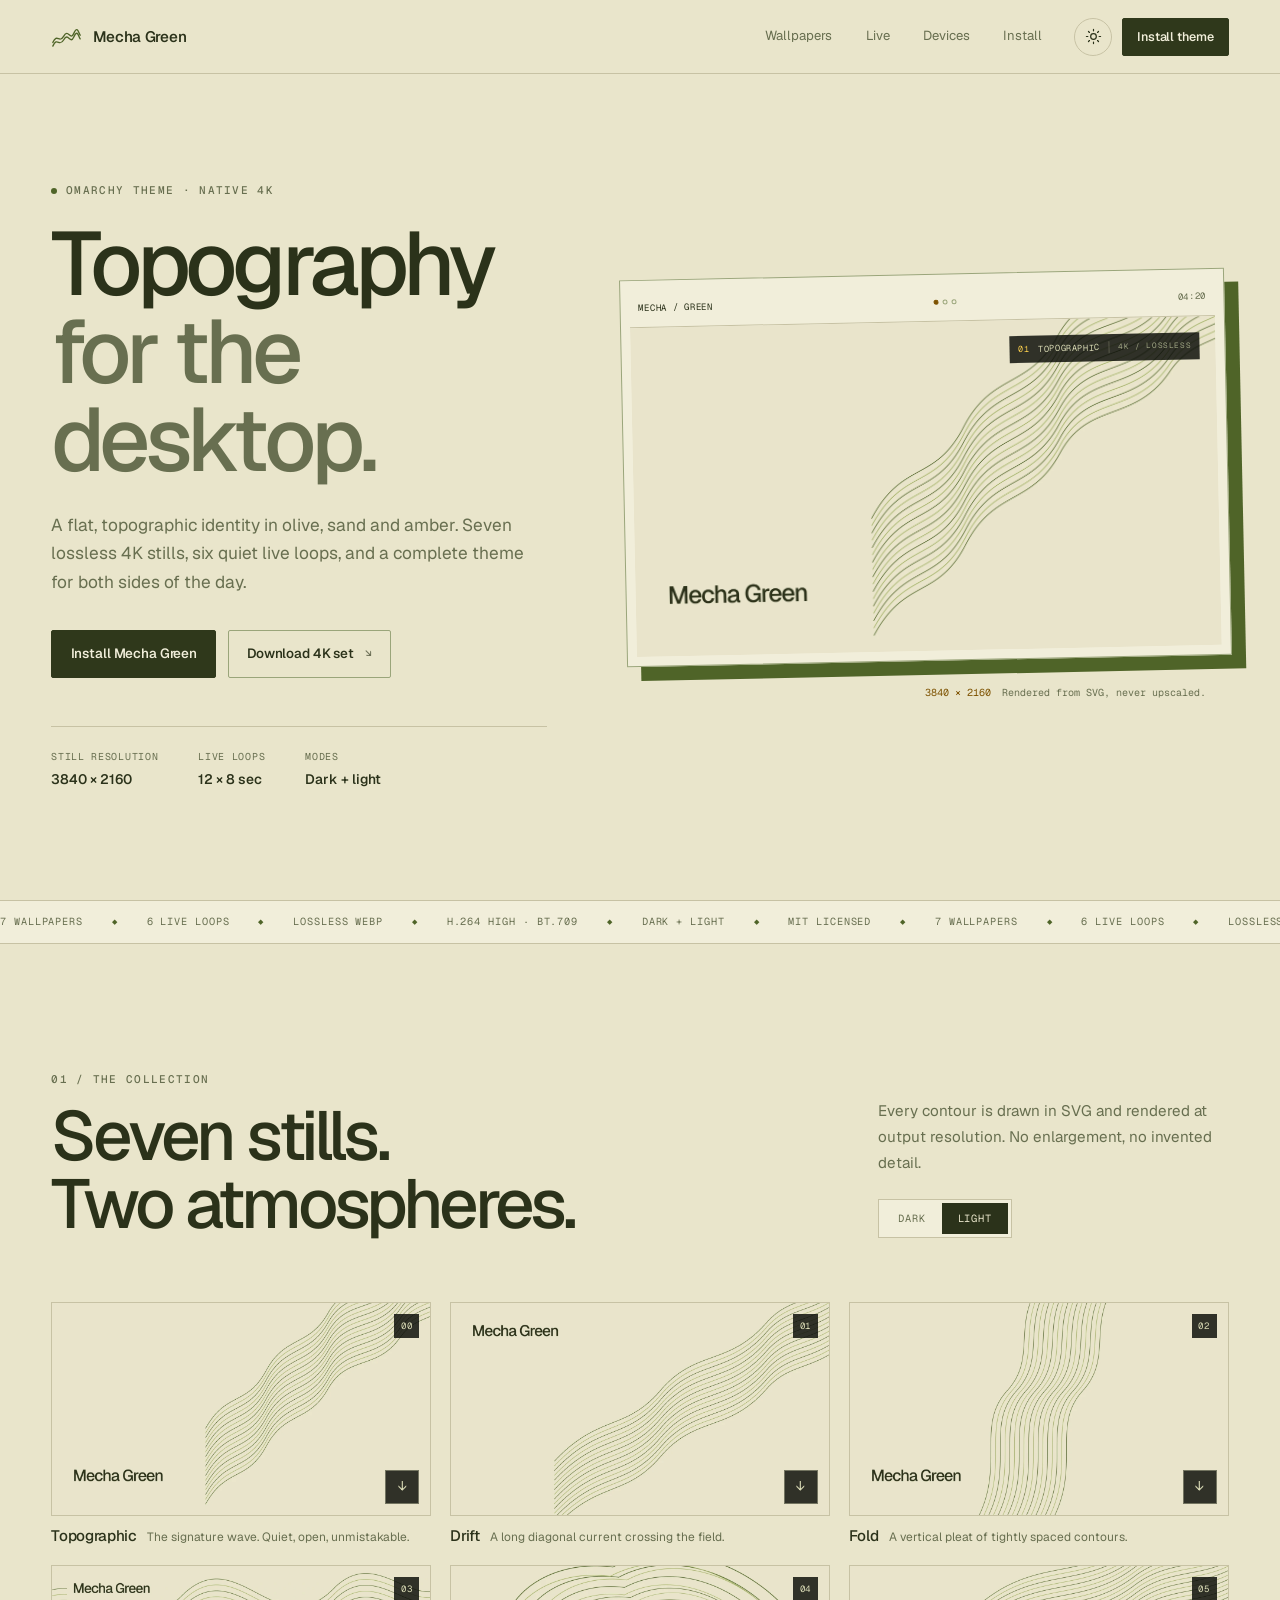
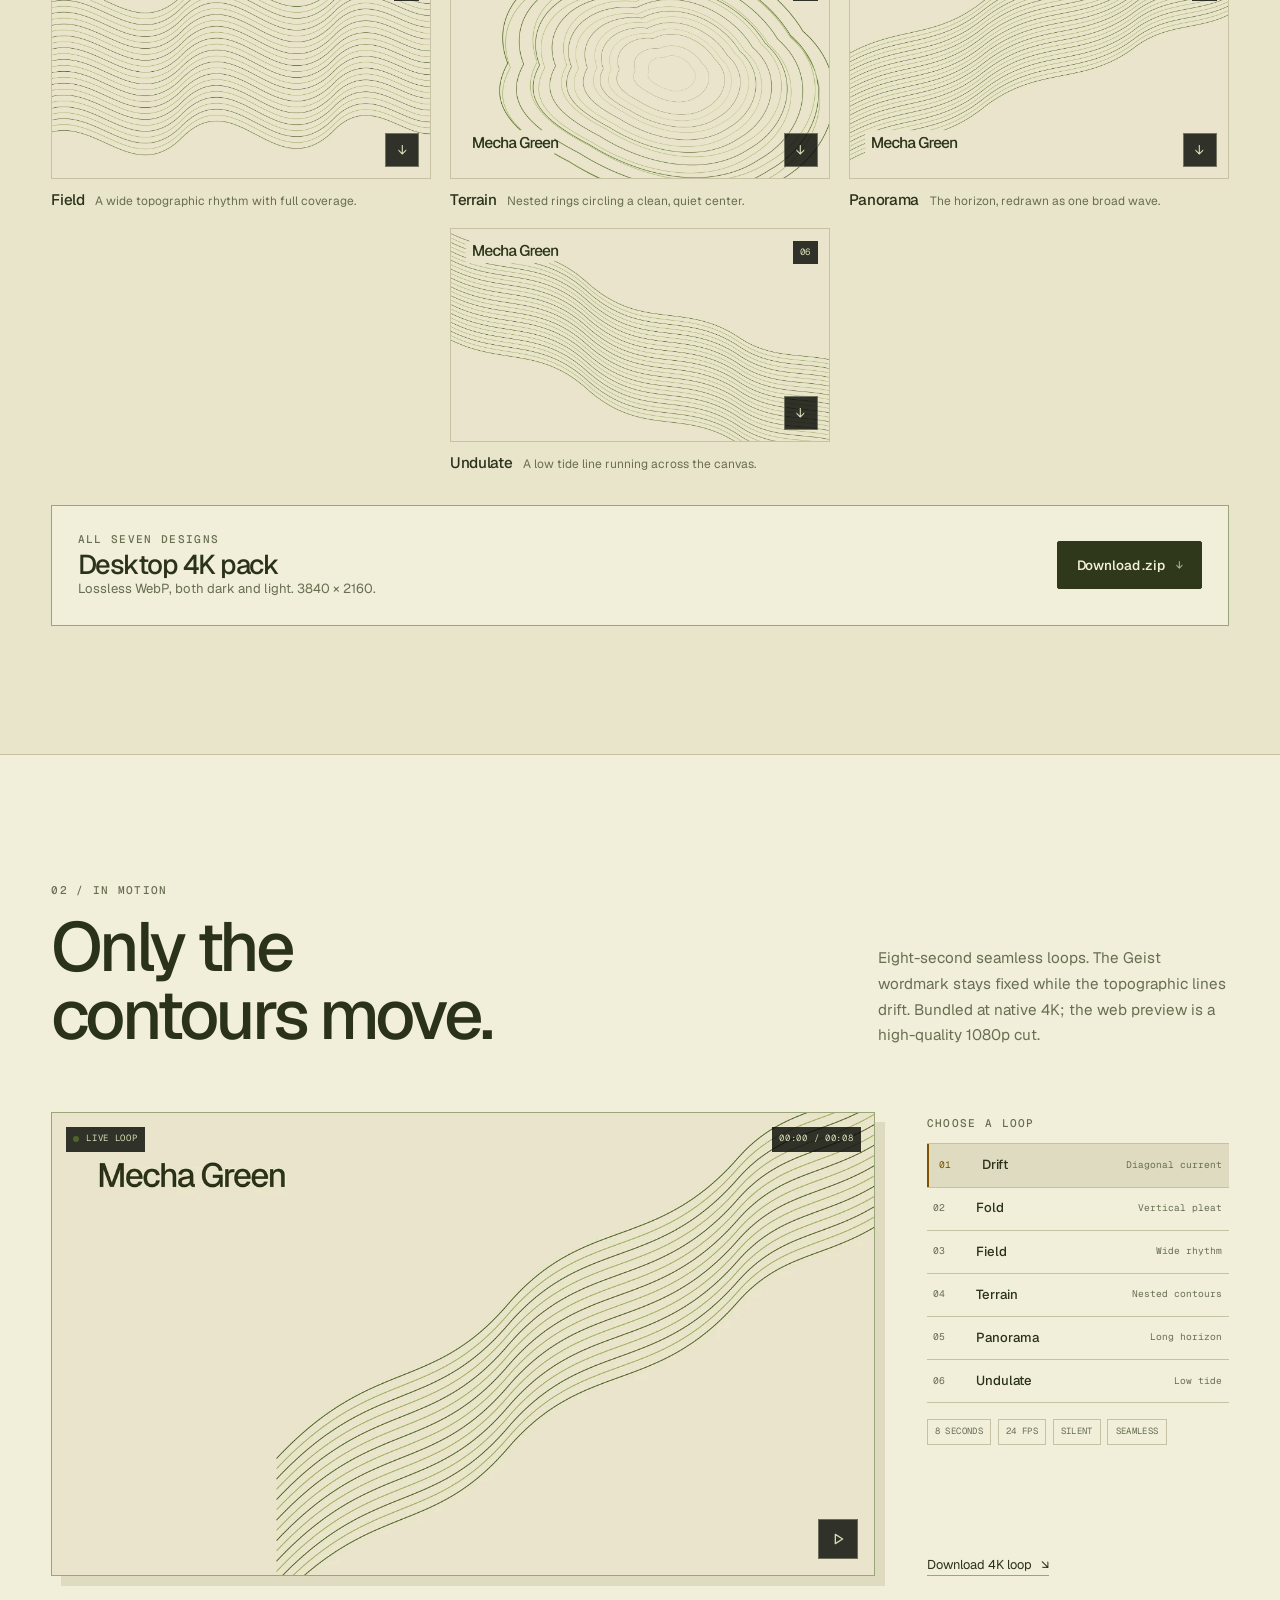
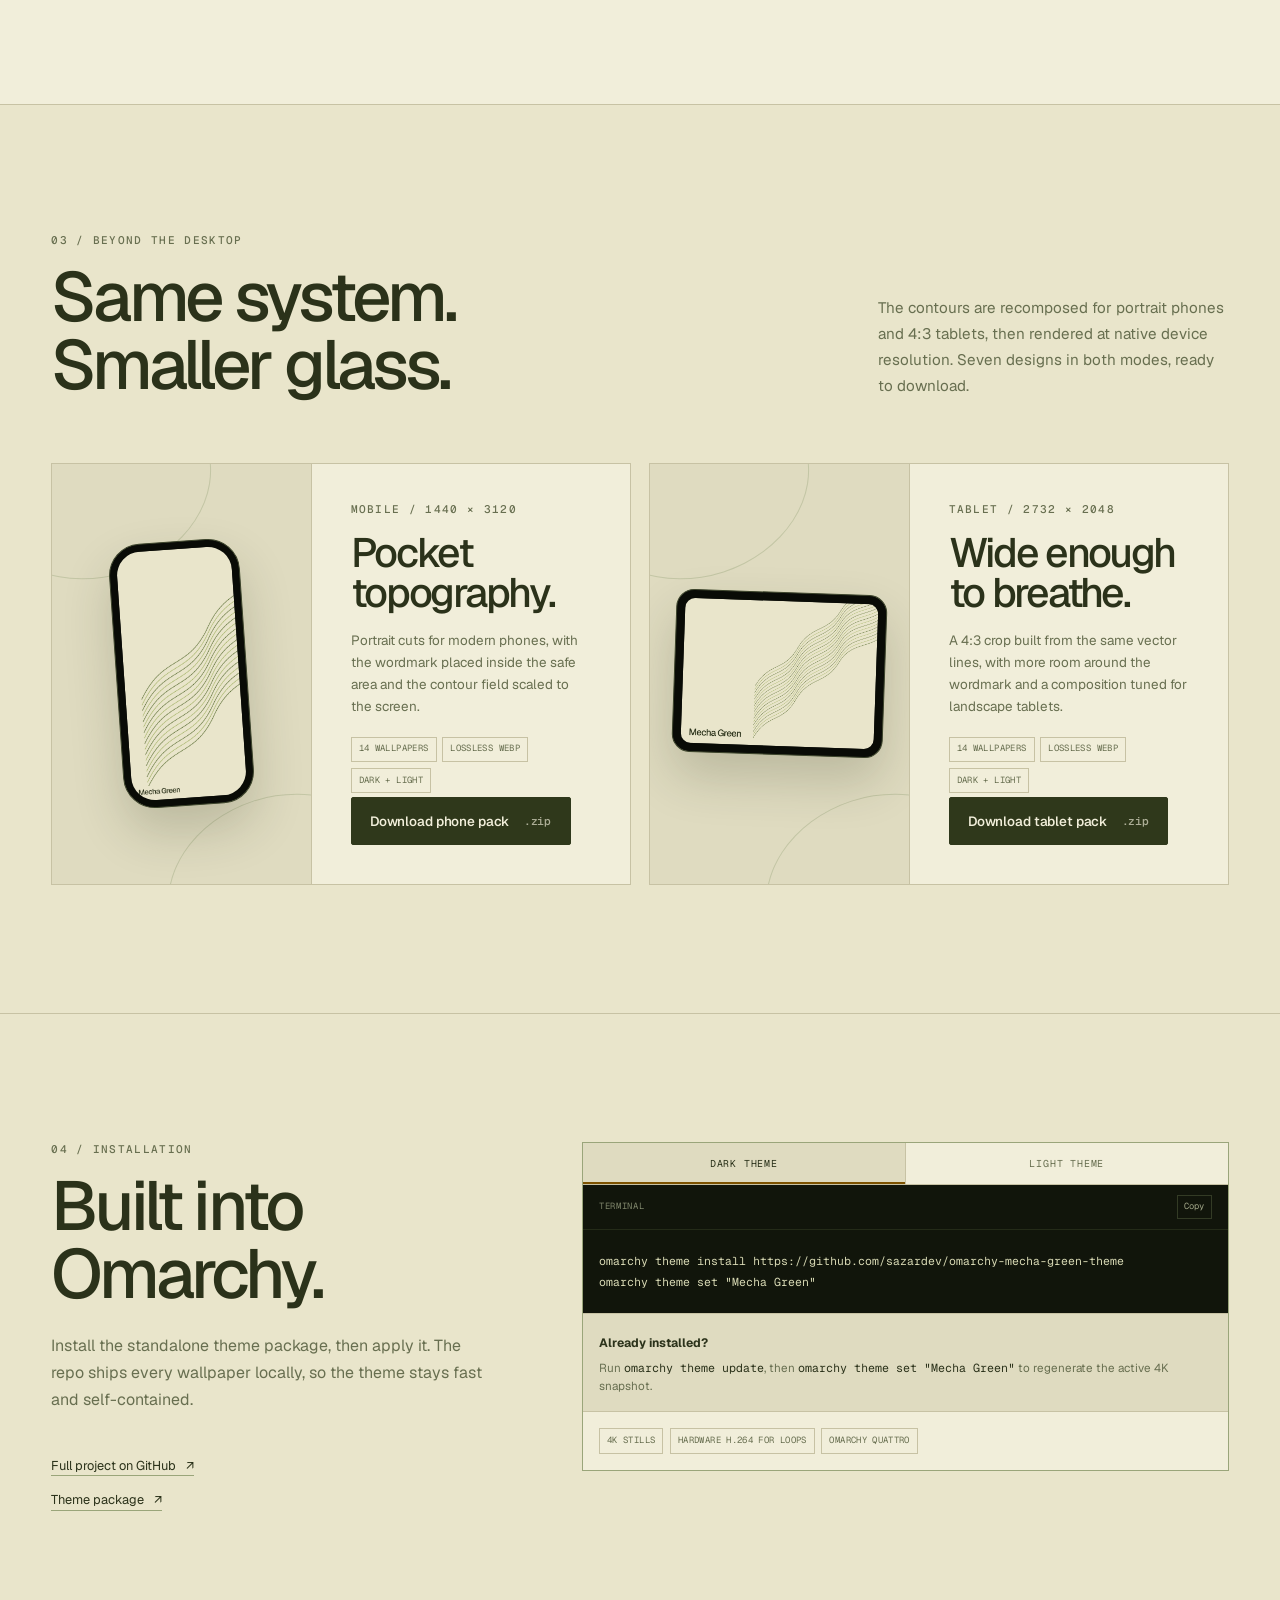
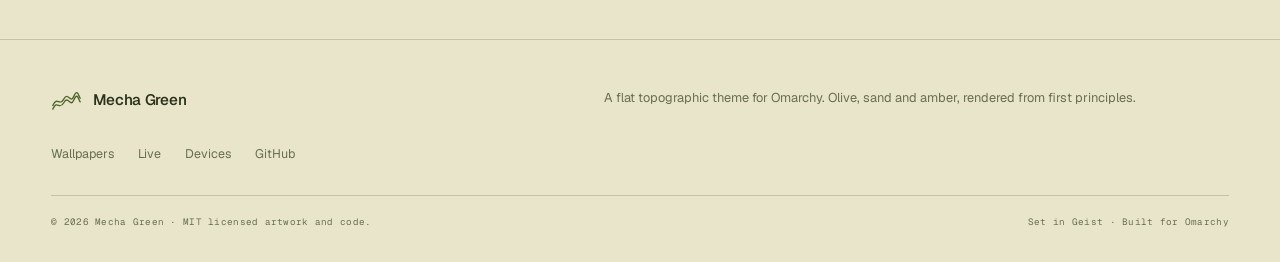
==== site/index.html @ cc5357e5 "Add theme website and device wallpaper packs (1.8.0)" ====
<!doctype html>
<html lang="en" data-theme="dark">
<head>
  <meta charset="utf-8">
  <meta name="viewport" content="width=device-width, initial-scale=1">
  <title>Mecha Green — 4K topographic wallpapers for Omarchy</title>
  <meta name="description" content="Mecha Green is a flat topographic theme for Omarchy with native 4K wallpapers, clean live loops and matching dark and light modes.">
  <meta name="theme-color" content="#0e1009">
  <meta property="og:type" content="website">
  <meta property="og:title" content="Mecha Green — 4K topographic wallpapers for Omarchy">
  <meta property="og:description" content="Seven native 4K stills, six live loops and matching light and dark themes, rendered from original vector artwork.">
  <meta property="og:url" content="https://mecha.sazardev.stream/">
  <meta property="og:image" content="https://mecha.sazardev.stream/og-image.png">
  <meta name="twitter:card" content="summary_large_image">
  <link rel="icon" href="favicon.svg" type="image/svg+xml">
  <link rel="apple-touch-icon" href="apple-touch-icon.png">
  <link rel="manifest" href="site.webmanifest">
  <link rel="preload" href="assets/fonts/geist-variable.woff2" as="font" type="font/woff2" crossorigin>
  <link rel="stylesheet" href="styles.css">
  <script src="main.js" defer></script>
</head>
<body>
  <a class="skip-link" href="#main">Skip to content</a>

  <header class="site-header">
    <a class="brand" href="#top" aria-label="Mecha Green home">
      <svg class="brand-mark" viewBox="0 0 34 26" aria-hidden="true">
        <path d="M2 19C7 8 9 21 14 12S21 18 25 9s5-1 7 2"/>
        <path d="M2 23C7 12 9 25 14 16s7 6 11-3 5-1 7 2"/>
      </svg>
      <span>Mecha Green</span>
    </a>
    <nav class="site-nav" aria-label="Primary">
      <a href="#wallpapers">Wallpapers</a>
      <a href="#live">Live</a>
      <a href="#devices">Devices</a>
      <a href="#install">Install</a>
    </nav>
    <div class="header-actions">
      <button class="icon-button theme-toggle" type="button" aria-label="Switch to light mode" data-theme-toggle>
        <svg class="icon-moon" viewBox="0 0 24 24" aria-hidden="true"><path d="M20 15.2A8.5 8.5 0 0 1 8.8 4a8.5 8.5 0 1 0 11.2 11.2Z"/></svg>
        <svg class="icon-sun" viewBox="0 0 24 24" aria-hidden="true"><circle cx="12" cy="12" r="4"/><path d="M12 2v2M12 20v2M4.9 4.9l1.4 1.4M17.7 17.7l1.4 1.4M2 12h2M20 12h2M4.9 19.1l1.4-1.4M17.7 6.3l1.4-1.4"/></svg>
      </button>
      <a class="button button-small button-solid" href="#install">Install theme</a>
    </div>
  </header>

  <main id="main">
    <section class="hero" id="top">
      <div class="hero-copy" data-reveal>
        <p class="eyebrow"><span class="status-dot"></span>Omarchy theme · native 4K</p>
        <h1>Topography<br><span class="muted">for the desktop.</span></h1>
        <p class="hero-lede">A flat, topographic identity in olive, sand and amber. Seven lossless 4K stills, six quiet live loops, and a complete theme for both sides of the day.</p>
        <div class="hero-actions">
          <a class="button button-solid" href="#install">Install Mecha Green</a>
          <a class="button button-ghost" href="assets/downloads/mecha-green-desktop-4k.zip" download>Download 4K set <span aria-hidden="true">↘</span></a>
        </div>
        <dl class="hero-stats">
          <div><dt>Still resolution</dt><dd>3840 × 2160</dd></div>
          <div><dt>Live loops</dt><dd>12 × 8 sec</dd></div>
          <div><dt>Modes</dt><dd>Dark + light</dd></div>
        </dl>
      </div>

      <div class="hero-art" data-reveal>
        <div class="monitor">
          <div class="monitor-bar">
            <span class="monitor-brand">MECHA / GREEN</span>
            <span class="monitor-dots" aria-hidden="true"><i></i><i></i><i></i></span>
            <span class="monitor-time">04:20</span>
          </div>
          <div class="monitor-screen">
            <img class="only-dark" src="assets/images/hero-dark.webp" alt="Mecha Green Topographic dark wallpaper with flowing olive contour lines" width="2400" height="1350">
            <img class="only-light" src="assets/images/hero-light.webp" alt="Mecha Green Topographic light wallpaper with flowing olive contour lines on sand" width="2400" height="1350">
            <div class="screen-tag"><span>01</span> TOPOGRAPHIC<small>4K / LOSSLESS</small></div>
          </div>
        </div>
        <div class="art-note"><span>3840 × 2160</span> Rendered from SVG, never upscaled.</div>
      </div>
    </section>

    <div class="ticker" aria-label="Theme features">
      <div class="ticker-track">
        <span>7 wallpapers</span><i>◆</i><span>6 live loops</span><i>◆</i><span>Lossless WebP</span><i>◆</i><span>H.264 High · BT.709</span><i>◆</i><span>Dark + light</span><i>◆</i><span>MIT licensed</span><i>◆</i>
        <span>7 wallpapers</span><i>◆</i><span>6 live loops</span><i>◆</i><span>Lossless WebP</span><i>◆</i><span>H.264 High · BT.709</span><i>◆</i><span>Dark + light</span><i>◆</i><span>MIT licensed</span><i>◆</i>
      </div>
    </div>

    <section class="section wallpapers" id="wallpapers">
      <div class="section-head">
        <div data-reveal>
          <p class="eyebrow">01 / The collection</p>
          <h2>Seven stills.<br>Two atmospheres.</h2>
        </div>
        <div class="section-tools" data-reveal>
          <p>Every contour is drawn in SVG and rendered at output resolution. No enlargement, no invented detail.</p>
          <div class="mode-switch" role="group" aria-label="Wallpaper mode">
            <button type="button" data-mode="dark" aria-pressed="true">Dark</button>
            <button type="button" data-mode="light" aria-pressed="false">Light</button>
          </div>
        </div>
      </div>

      <div class="gallery">
        <article class="wall-card" data-reveal>
          <div class="wall-frame">
            <img class="only-dark" src="assets/images/gallery/topographic-dark.webp" alt="Topographic dark wallpaper" loading="lazy" width="1280" height="720">
            <img class="only-light" src="assets/images/gallery/topographic-light.webp" alt="Topographic light wallpaper" loading="lazy" width="1280" height="720">
            <span class="wall-number">00</span>
            <a class="wall-download js-desktop-download" href="assets/downloads/desktop/mecha-green-topographic-dark.webp" download data-dark-href="assets/downloads/desktop/mecha-green-topographic-dark.webp" data-light-href="assets/downloads/desktop/mecha-green-topographic-light.webp" aria-label="Download Topographic wallpaper">↓</a>
          </div>
          <div class="wall-meta"><h3>Topographic</h3><p>The signature wave. Quiet, open, unmistakable.</p></div>
        </article>

        <article class="wall-card" data-reveal>
          <div class="wall-frame">
            <img class="only-dark" src="assets/images/gallery/drift-dark.webp" alt="Drift dark wallpaper" loading="lazy" width="1280" height="720">
            <img class="only-light" src="assets/images/gallery/drift-light.webp" alt="Drift light wallpaper" loading="lazy" width="1280" height="720">
            <span class="wall-number">01</span>
            <a class="wall-download js-desktop-download" href="assets/downloads/desktop/mecha-green-drift-dark.webp" download data-dark-href="assets/downloads/desktop/mecha-green-drift-dark.webp" data-light-href="assets/downloads/desktop/mecha-green-drift-light.webp" aria-label="Download Drift wallpaper">↓</a>
          </div>
          <div class="wall-meta"><h3>Drift</h3><p>A long diagonal current crossing the field.</p></div>
        </article>

        <article class="wall-card" data-reveal>
          <div class="wall-frame">
            <img class="only-dark" src="assets/images/gallery/fold-dark.webp" alt="Fold dark wallpaper" loading="lazy" width="1280" height="720">
            <img class="only-light" src="assets/images/gallery/fold-light.webp" alt="Fold light wallpaper" loading="lazy" width="1280" height="720">
            <span class="wall-number">02</span>
            <a class="wall-download js-desktop-download" href="assets/downloads/desktop/mecha-green-fold-dark.webp" download data-dark-href="assets/downloads/desktop/mecha-green-fold-dark.webp" data-light-href="assets/downloads/desktop/mecha-green-fold-light.webp" aria-label="Download Fold wallpaper">↓</a>
          </div>
          <div class="wall-meta"><h3>Fold</h3><p>A vertical pleat of tightly spaced contours.</p></div>
        </article>

        <article class="wall-card" data-reveal>
          <div class="wall-frame">
            <img class="only-dark" src="assets/images/gallery/field-dark.webp" alt="Field dark wallpaper" loading="lazy" width="1280" height="720">
            <img class="only-light" src="assets/images/gallery/field-light.webp" alt="Field light wallpaper" loading="lazy" width="1280" height="720">
            <span class="wall-number">03</span>
            <a class="wall-download js-desktop-download" href="assets/downloads/desktop/mecha-green-field-dark.webp" download data-dark-href="assets/downloads/desktop/mecha-green-field-dark.webp" data-light-href="assets/downloads/desktop/mecha-green-field-light.webp" aria-label="Download Field wallpaper">↓</a>
          </div>
          <div class="wall-meta"><h3>Field</h3><p>A wide topographic rhythm with full coverage.</p></div>
        </article>

        <article class="wall-card" data-reveal>
          <div class="wall-frame">
            <img class="only-dark" src="assets/images/gallery/terrain-dark.webp" alt="Terrain dark wallpaper" loading="lazy" width="1280" height="720">
            <img class="only-light" src="assets/images/gallery/terrain-light.webp" alt="Terrain light wallpaper" loading="lazy" width="1280" height="720">
            <span class="wall-number">04</span>
            <a class="wall-download js-desktop-download" href="assets/downloads/desktop/mecha-green-terrain-dark.webp" download data-dark-href="assets/downloads/desktop/mecha-green-terrain-dark.webp" data-light-href="assets/downloads/desktop/mecha-green-terrain-light.webp" aria-label="Download Terrain wallpaper">↓</a>
          </div>
          <div class="wall-meta"><h3>Terrain</h3><p>Nested rings circling a clean, quiet center.</p></div>
        </article>

        <article class="wall-card" data-reveal>
          <div class="wall-frame">
            <img class="only-dark" src="assets/images/gallery/panorama-dark.webp" alt="Panorama dark wallpaper" loading="lazy" width="1280" height="720">
            <img class="only-light" src="assets/images/gallery/panorama-light.webp" alt="Panorama light wallpaper" loading="lazy" width="1280" height="720">
            <span class="wall-number">05</span>
            <a class="wall-download js-desktop-download" href="assets/downloads/desktop/mecha-green-panorama-dark.webp" download data-dark-href="assets/downloads/desktop/mecha-green-panorama-dark.webp" data-light-href="assets/downloads/desktop/mecha-green-panorama-light.webp" aria-label="Download Panorama wallpaper">↓</a>
          </div>
          <div class="wall-meta"><h3>Panorama</h3><p>The horizon, redrawn as one broad wave.</p></div>
        </article>

        <article class="wall-card" data-reveal>
          <div class="wall-frame">
            <img class="only-dark" src="assets/images/gallery/undulate-dark.webp" alt="Undulate dark wallpaper" loading="lazy" width="1280" height="720">
            <img class="only-light" src="assets/images/gallery/undulate-light.webp" alt="Undulate light wallpaper" loading="lazy" width="1280" height="720">
            <span class="wall-number">06</span>
            <a class="wall-download js-desktop-download" href="assets/downloads/desktop/mecha-green-undulate-dark.webp" download data-dark-href="assets/downloads/desktop/mecha-green-undulate-dark.webp" data-light-href="assets/downloads/desktop/mecha-green-undulate-light.webp" aria-label="Download Undulate wallpaper">↓</a>
          </div>
          <div class="wall-meta"><h3>Undulate</h3><p>A low tide line running across the canvas.</p></div>
        </article>
      </div>

      <div class="download-band" data-reveal>
        <div><p class="eyebrow">All seven designs</p><h3>Desktop 4K pack</h3><p>Lossless WebP, both dark and light. 3840 × 2160.</p></div>
        <a class="button button-solid" href="assets/downloads/mecha-green-desktop-4k.zip" download>Download .zip <span aria-hidden="true">↓</span></a>
      </div>
    </section>

    <section class="section live" id="live">
      <div class="section-head">
        <div data-reveal>
          <p class="eyebrow">02 / In motion</p>
          <h2>Only the<br>contours move.</h2>
        </div>
        <p class="section-aside" data-reveal>Eight-second seamless loops. The Geist wordmark stays fixed while the topographic lines drift. Bundled at native 4K; the web preview is a high-quality 1080p cut.</p>
      </div>

      <div class="live-shell" data-reveal>
        <div class="video-stage">
          <video id="live-video" class="live-video" muted loop playsinline autoplay preload="metadata" poster="assets/images/posters/drift-dark.webp" aria-label="Mecha Green live wallpaper preview">
            <source src="assets/video/drift-dark.mp4" type="video/mp4">
          </video>
          <div class="video-hud">
            <span><i class="status-dot"></i>LIVE LOOP</span>
            <span id="video-timecode">00:00 / 00:08</span>
          </div>
          <button class="video-toggle" type="button" aria-label="Pause live wallpaper preview" data-video-toggle>
            <svg class="pause-icon" viewBox="0 0 24 24" aria-hidden="true"><path d="M8 5v14M16 5v14"/></svg>
            <svg class="play-icon" viewBox="0 0 24 24" aria-hidden="true"><path d="m8 5 11 7-11 7Z"/></svg>
          </button>
        </div>

        <aside class="live-panel">
          <p class="eyebrow">Choose a loop</p>
          <div class="loop-list" role="list">
            <button type="button" class="loop-item is-active" data-loop="drift"><span>01</span><strong>Drift</strong><small>Diagonal current</small></button>
            <button type="button" class="loop-item" data-loop="fold"><span>02</span><strong>Fold</strong><small>Vertical pleat</small></button>
            <button type="button" class="loop-item" data-loop="field"><span>03</span><strong>Field</strong><small>Wide rhythm</small></button>
            <button type="button" class="loop-item" data-loop="terrain"><span>04</span><strong>Terrain</strong><small>Nested contours</small></button>
            <button type="button" class="loop-item" data-loop="panorama"><span>05</span><strong>Panorama</strong><small>Long horizon</small></button>
            <button type="button" class="loop-item" data-loop="undulate"><span>06</span><strong>Undulate</strong><small>Low tide</small></button>
          </div>
          <div class="live-spec">
            <span>8 seconds</span><span>24 fps</span><span>Silent</span><span>Seamless</span>
          </div>
          <a class="text-link js-loop-download" href="https://raw.githubusercontent.com/sazardev/omarchy-mecha-green/main/themes/mecha-green/backgrounds/100-drift.mp4" download>Download 4K loop <span aria-hidden="true">↘</span></a>
        </aside>
      </div>
    </section>

    <section class="section devices" id="devices">
      <div class="section-head">
        <div data-reveal>
          <p class="eyebrow">03 / Beyond the desktop</p>
          <h2>Same system.<br>Smaller glass.</h2>
        </div>
        <p class="section-aside" data-reveal>The contours are recomposed for portrait phones and 4:3 tablets, then rendered at native device resolution. Seven designs in both modes, ready to download.</p>
      </div>

      <div class="device-grid">
        <article class="device-card device-phone" data-reveal>
          <div class="device-art">
            <div class="phone">
              <div class="phone-screen">
                <img class="only-dark" src="assets/images/device-mobile-dark.webp" alt="Mecha Green mobile wallpaper on a phone" loading="lazy" width="1440" height="3120">
                <img class="only-light" src="assets/images/device-mobile-light.webp" alt="Mecha Green light mobile wallpaper on a phone" loading="lazy" width="1440" height="3120">
              </div>
            </div>
          </div>
          <div class="device-copy">
            <p class="eyebrow">Mobile / 1440 × 3120</p>
            <h3>Pocket topography.</h3>
            <p>Portrait cuts for modern phones, with the wordmark placed inside the safe area and the contour field scaled to the screen.</p>
            <div class="tag-row"><span>14 wallpapers</span><span>Lossless WebP</span><span>Dark + light</span></div>
            <a class="button button-solid" href="assets/downloads/mecha-green-mobile.zip" download>Download phone pack <span>.zip</span></a>
          </div>
        </article>

        <article class="device-card device-tablet" data-reveal>
          <div class="device-art">
            <div class="tablet">
              <div class="tablet-screen">
                <img class="only-dark" src="assets/images/device-tablet-dark.webp" alt="Mecha Green tablet wallpaper on a tablet" loading="lazy" width="2732" height="2048">
                <img class="only-light" src="assets/images/device-tablet-light.webp" alt="Mecha Green light tablet wallpaper on a tablet" loading="lazy" width="2732" height="2048">
              </div>
            </div>
          </div>
          <div class="device-copy">
            <p class="eyebrow">Tablet / 2732 × 2048</p>
            <h3>Wide enough to breathe.</h3>
            <p>A 4:3 crop built from the same vector lines, with more room around the wordmark and a composition tuned for landscape tablets.</p>
            <div class="tag-row"><span>14 wallpapers</span><span>Lossless WebP</span><span>Dark + light</span></div>
            <a class="button button-solid" href="assets/downloads/mecha-green-tablet.zip" download>Download tablet pack <span>.zip</span></a>
          </div>
        </article>
      </div>
    </section>

    <section class="section install" id="install">
      <div class="install-copy" data-reveal>
        <p class="eyebrow">04 / Installation</p>
        <h2>Built into<br>Omarchy.</h2>
        <p>Install the standalone theme package, then apply it. The repo ships every wallpaper locally, so the theme stays fast and self-contained.</p>
        <div class="install-links">
          <a class="text-link" href="https://github.com/sazardev/omarchy-mecha-green" target="_blank" rel="noreferrer">Full project on GitHub <span aria-hidden="true">↗</span></a>
          <a class="text-link" href="https://github.com/sazardev/omarchy-mecha-green-theme" target="_blank" rel="noreferrer">Theme package <span aria-hidden="true">↗</span></a>
        </div>
      </div>

      <div class="install-panel" data-reveal>
        <div class="install-tabs" role="tablist" aria-label="Theme mode">
          <button type="button" role="tab" aria-selected="true" data-install-mode="dark">Dark theme</button>
          <button type="button" role="tab" aria-selected="false" data-install-mode="light">Light theme</button>
        </div>
        <div class="code-block">
          <div class="code-head"><span>terminal</span><button type="button" class="copy-button" data-copy-target="install-command">Copy</button></div>
          <pre><code id="install-command">omarchy theme install https://github.com/sazardev/omarchy-mecha-green-theme
omarchy theme set "Mecha Green"</code></pre>
        </div>
        <div class="install-note">
          <strong>Already installed?</strong>
          <p>Run <code>omarchy theme update</code>, then <code>omarchy theme set "Mecha Green"</code> to regenerate the active 4K snapshot.</p>
        </div>
        <div class="install-requirements">
          <span>4K stills</span><span>Hardware H.264 for loops</span><span>Omarchy Quattro</span>
        </div>
      </div>
    </section>
  </main>

  <footer class="site-footer">
    <div class="footer-main">
      <a class="brand" href="#top">
        <svg class="brand-mark" viewBox="0 0 34 26" aria-hidden="true">
          <path d="M2 19C7 8 9 21 14 12S21 18 25 9s5-1 7 2"/>
          <path d="M2 23C7 12 9 25 14 16s7 6 11-3 5-1 7 2"/>
        </svg>
        <span>Mecha Green</span>
      </a>
      <p>A flat topographic theme for Omarchy. Olive, sand and amber, rendered from first principles.</p>
    </div>
    <div class="footer-links">
      <a href="#wallpapers">Wallpapers</a>
      <a href="#live">Live</a>
      <a href="#devices">Devices</a>
      <a href="https://github.com/sazardev/omarchy-mecha-green" target="_blank" rel="noreferrer">GitHub</a>
    </div>
    <div class="footer-bottom">
      <span>© 2026 Mecha Green · MIT licensed artwork and code.</span>
      <span class="footer-geist">Set in Geist · Built for Omarchy</span>
    </div>
  </footer>
</body>
</html>
---- site/styles.css ----
@font-face {
  font-family: "Geist";
  src: url("assets/fonts/geist-variable.woff2") format("woff2");
  font-weight: 100 900;
  font-style: normal;
  font-display: swap;
}

@font-face {
  font-family: "Geist Mono";
  src: url("assets/fonts/geist-mono-variable.woff2") format("woff2");
  font-weight: 100 900;
  font-style: normal;
  font-display: swap;
}

:root {
  --font-sans: "Geist", "Helvetica Neue", Arial, sans-serif;
  --font-mono: "Geist Mono", "SFMono-Regular", Consolas, monospace;
  --page: 1400px;
  --pad: clamp(1.25rem, 4vw, 4.5rem);
  --radius: 2px;
  --ease: cubic-bezier(.2, .8, .2, 1);
}

html[data-theme="dark"] {
  color-scheme: dark;
  --bg: #0e1009;
  --surface: #12160c;
  --surface-2: #171c0f;
  --text: #d8d9b4;
  --muted: #9fa583;
  --line: #2b3220;
  --line-strong: #4b552f;
  --accent: #f2c84b;
  --accent-2: #9dae5c;
  --solid-bg: #f2c84b;
  --solid-ink: #171a0b;
  --code-bg: #080a05;
  --code-text: #d8d9b4;
  --shadow: rgba(0, 0, 0, .38);
  --hud: rgba(8, 10, 5, .82);
}

html[data-theme="light"] {
  color-scheme: light;
  --bg: #e9e5cb;
  --surface: #f1eeda;
  --surface-2: #dfdbc0;
  --text: #2b321a;
  --muted: #686f50;
  --line: #c7c2a4;
  --line-strong: #9aa57a;
  --accent: #7d5200;
  --accent-2: #4f6428;
  --solid-bg: #2f381b;
  --solid-ink: #f1eeda;
  --code-bg: #11150b;
  --code-text: #d8d9b4;
  --shadow: rgba(43, 50, 26, .2);
  --hud: rgba(8, 10, 5, .82);
}

*, *::before, *::after { box-sizing: border-box; }

html {
  scroll-behavior: smooth;
  scrollbar-color: var(--accent-2) var(--bg);
}

body {
  margin: 0;
  background: var(--bg);
  color: var(--text);
  font-family: var(--font-sans);
  font-size: 16px;
  line-height: 1.55;
  -webkit-font-smoothing: antialiased;
  overflow-x: hidden;
  transition: background-color .35s var(--ease), color .35s var(--ease);
}

img, svg, video { display: block; max-width: 100%; }
a { color: inherit; text-decoration: none; }
button { color: inherit; font: inherit; }
h1, h2, h3, p, dl, dd { margin: 0; }
h1, h2, h3 { font-weight: 500; line-height: .98; letter-spacing: -.055em; }
code, kbd, pre { font-family: var(--font-mono); }

::selection { background: var(--accent); color: var(--solid-ink); }

:focus-visible {
  outline: 2px solid var(--accent);
  outline-offset: 3px;
}

html[data-theme="light"] .only-dark,
html[data-theme="dark"] .only-light { display: none !important; }

.skip-link {
  position: fixed;
  z-index: 100;
  top: 1rem;
  left: 1rem;
  padding: .75rem 1rem;
  background: var(--solid-bg);
  color: var(--solid-ink);
  transform: translateY(-200%);
}
.skip-link:focus { transform: translateY(0); }

.site-header {
  position: sticky;
  top: 0;
  z-index: 50;
  display: flex;
  align-items: center;
  gap: 2rem;
  height: 74px;
  padding: 0 var(--pad);
  border-bottom: 1px solid var(--line);
  background: color-mix(in srgb, var(--bg) 94%, transparent);
  backdrop-filter: blur(12px);
}

.brand {
  display: inline-flex;
  align-items: center;
  gap: .65rem;
  font-size: .95rem;
  font-weight: 550;
  letter-spacing: -.02em;
  white-space: nowrap;
}

.brand-mark {
  width: 31px;
  height: 24px;
  fill: none;
  stroke: var(--accent-2);
  stroke-width: 1.5;
  stroke-linecap: round;
}

.site-nav {
  display: flex;
  align-items: center;
  gap: clamp(1.1rem, 2.6vw, 2.6rem);
  margin-left: auto;
  font-size: .82rem;
  color: var(--muted);
}

.site-nav a {
  padding: .3rem 0;
  border-bottom: 1px solid transparent;
  transition: color .2s, border-color .2s;
}
.site-nav a:hover { color: var(--text); border-color: var(--accent); }

.header-actions { display: flex; align-items: center; gap: .6rem; }

.icon-button {
  display: inline-grid;
  place-items: center;
  width: 38px;
  height: 38px;
  padding: 0;
  background: transparent;
  border: 1px solid var(--line);
  border-radius: 50%;
  cursor: pointer;
  transition: border-color .2s, background .2s;
}
.icon-button:hover { border-color: var(--accent-2); background: var(--surface); }
.icon-button svg { width: 17px; height: 17px; fill: none; stroke: currentColor; stroke-width: 1.7; stroke-linecap: round; stroke-linejoin: round; }
.icon-sun { display: none; }
html[data-theme="light"] .icon-sun { display: block; }
html[data-theme="light"] .icon-moon { display: none; }

.button {
  display: inline-flex;
  align-items: center;
  justify-content: center;
  gap: .7rem;
  min-height: 48px;
  padding: .7rem 1.15rem;
  border: 1px solid var(--solid-bg);
  border-radius: var(--radius);
  font-size: .84rem;
  font-weight: 550;
  letter-spacing: -.01em;
  cursor: pointer;
  transition: transform .2s var(--ease), background .2s, color .2s, border-color .2s;
}
.button:hover { transform: translateY(-2px); }
.button-solid { background: var(--solid-bg); color: var(--solid-ink); }
.button-solid:hover { background: var(--accent-2); border-color: var(--accent-2); color: var(--solid-ink); }
.button-ghost { border-color: var(--line-strong); background: transparent; color: var(--text); }
.button-ghost:hover { border-color: var(--accent); }
.button-small { min-height: 38px; padding: .45rem .9rem; font-size: .78rem; }
.button span { font-family: var(--font-mono); font-size: .7rem; opacity: .65; }

.hero {
  display: grid;
  grid-template-columns: minmax(0, .9fr) minmax(0, 1.1fr);
  gap: clamp(2rem, 6vw, 7rem);
  align-items: center;
  width: min(100%, var(--page));
  min-height: min(850px, calc(100vh - 74px));
  margin: 0 auto;
  padding: clamp(4rem, 8vw, 8rem) var(--pad);
}

.eyebrow {
  display: flex;
  align-items: center;
  gap: .55rem;
  color: var(--muted);
  font-family: var(--font-mono);
  font-size: .69rem;
  font-weight: 500;
  letter-spacing: .12em;
  line-height: 1.3;
  text-transform: uppercase;
}

.status-dot {
  width: 6px;
  height: 6px;
  flex: 0 0 auto;
  border-radius: 50%;
  background: var(--accent-2);
  box-shadow: 0 0 0 0 color-mix(in srgb, var(--accent-2) 55%, transparent);
  animation: pulse 2.8s infinite;
}

@keyframes pulse {
  0%, 60%, 100% { box-shadow: 0 0 0 0 color-mix(in srgb, var(--accent-2) 50%, transparent); }
  30% { box-shadow: 0 0 0 5px transparent; }
}

.hero h1 {
  margin-top: 1.4rem;
  font-size: clamp(3.5rem, 7vw, 7.1rem);
}
.hero h1 .muted { color: var(--muted); }
.hero-lede {
  max-width: 34rem;
  margin-top: 1.7rem;
  color: var(--muted);
  font-size: clamp(1rem, 1.35vw, 1.16rem);
  line-height: 1.65;
}
.hero-actions { display: flex; flex-wrap: wrap; gap: .7rem; margin-top: 2.1rem; }

.hero-stats {
  display: flex;
  flex-wrap: wrap;
  gap: 1.5rem 2.5rem;
  margin-top: 3rem;
  padding-top: 1.4rem;
  border-top: 1px solid var(--line);
}
.hero-stats dt {
  color: var(--muted);
  font-family: var(--font-mono);
  font-size: .62rem;
  letter-spacing: .07em;
  text-transform: uppercase;
}
.hero-stats dd { margin-top: .3rem; font-size: .86rem; font-weight: 550; }

.hero-art { position: relative; }
.monitor {
  position: relative;
  padding: 9px;
  background: var(--surface);
  border: 1px solid var(--line-strong);
  box-shadow: 14px 14px 0 var(--accent-2);
  transform: rotate(-1.2deg);
}
.monitor-bar {
  display: flex;
  align-items: center;
  justify-content: space-between;
  height: 38px;
  padding: 0 .55rem;
  border-bottom: 1px solid var(--line);
  color: var(--muted);
  font-family: var(--font-mono);
  font-size: .57rem;
  letter-spacing: .08em;
}
.monitor-brand { color: var(--text); }
.monitor-dots { display: flex; gap: .27rem; }
.monitor-dots i { width: 5px; height: 5px; border: 1px solid var(--line-strong); border-radius: 50%; }
.monitor-dots i:first-child { background: var(--accent); border-color: var(--accent); }
.monitor-screen { position: relative; aspect-ratio: 16 / 9; overflow: hidden; background: var(--bg); }
.monitor-screen img { width: 100%; height: 100%; object-fit: cover; }
.screen-tag {
  position: absolute;
  top: 1rem;
  right: 1rem;
  display: flex;
  align-items: center;
  gap: .55rem;
  padding: .42rem .55rem;
  background: var(--hud);
  color: #d8d9b4;
  font-family: var(--font-mono);
  font-size: .54rem;
  letter-spacing: .07em;
}
.screen-tag span { color: #f2c84b; }
.screen-tag small { padding-left: .55rem; border-left: 1px solid rgba(216, 217, 180, .24); color: #9fa583; font-size: .48rem; }
.art-note {
  display: flex;
  gap: .7rem;
  margin: 1.5rem 0 0 auto;
  max-width: 19rem;
  color: var(--muted);
  font-family: var(--font-mono);
  font-size: .63rem;
  line-height: 1.55;
}
.art-note span { color: var(--accent); white-space: nowrap; }

.ticker {
  overflow: hidden;
  border-block: 1px solid var(--line);
  background: var(--surface);
}
.ticker-track {
  display: flex;
  align-items: center;
  gap: 1.8rem;
  width: max-content;
  padding: .82rem 0;
  color: var(--muted);
  font-family: var(--font-mono);
  font-size: .64rem;
  letter-spacing: .09em;
  text-transform: uppercase;
  animation: marquee 32s linear infinite;
}
.ticker-track i { color: var(--accent-2); font-style: normal; font-size: .45rem; }
@keyframes marquee { to { transform: translateX(-50%); } }

.section {
  width: min(100%, var(--page));
  margin: 0 auto;
  padding: clamp(5rem, 10vw, 9rem) var(--pad);
}
.section-head {
  display: grid;
  grid-template-columns: minmax(0, 1fr) minmax(17rem, .45fr);
  gap: 3rem;
  align-items: end;
  margin-bottom: clamp(2.5rem, 5vw, 4.5rem);
}
.section-head h2, .install-copy h2 {
  margin-top: 1rem;
  font-size: clamp(2.8rem, 5.4vw, 5.7rem);
}
.section-head p:not(.eyebrow), .section-aside {
  color: var(--muted);
  font-size: .95rem;
  line-height: 1.7;
}
.section-tools { display: flex; flex-direction: column; align-items: flex-start; gap: 1.5rem; }

.mode-switch {
  display: inline-flex;
  padding: 3px;
  border: 1px solid var(--line);
  background: var(--surface);
}
.mode-switch button {
  padding: .45rem 1rem;
  border: 0;
  background: transparent;
  color: var(--muted);
  font-family: var(--font-mono);
  font-size: .65rem;
  letter-spacing: .08em;
  text-transform: uppercase;
  cursor: pointer;
}
.mode-switch button[aria-pressed="true"] { background: var(--text); color: var(--bg); }

.gallery {
  display: grid;
  grid-template-columns: repeat(3, minmax(0, 1fr));
  gap: 1.15rem;
}
.wall-card:last-child { grid-column: 2; }
.wall-card { min-width: 0; }
.wall-frame {
  position: relative;
  aspect-ratio: 16 / 9;
  overflow: hidden;
  border: 1px solid var(--line);
  background: var(--surface);
}
.wall-frame img {
  width: 100%;
  height: 100%;
  object-fit: cover;
  transition: transform .7s var(--ease);
}
.wall-card:hover .wall-frame img { transform: scale(1.025); }
.wall-frame::after {
  content: "";
  position: absolute;
  inset: 0;
  border: 1px solid transparent;
  pointer-events: none;
  transition: border-color .25s;
}
.wall-card:hover .wall-frame::after { border-color: var(--accent); }
.wall-number {
  position: absolute;
  top: .7rem;
  right: .7rem;
  padding: .3rem .42rem;
  background: var(--hud);
  color: #d8d9b4;
  font-family: var(--font-mono);
  font-size: .57rem;
  letter-spacing: .08em;
}
.wall-download {
  position: absolute;
  right: .7rem;
  bottom: .7rem;
  display: grid;
  place-items: center;
  width: 34px;
  height: 34px;
  border: 1px solid rgba(216, 217, 180, .4);
  background: var(--hud);
  color: #d8d9b4;
  font-family: var(--font-mono);
  font-size: .9rem;
  transition: background .2s, color .2s, border-color .2s;
}
.wall-download:hover { background: var(--accent); color: #171a0b; border-color: var(--accent); }
.wall-meta { display: grid; grid-template-columns: auto 1fr; gap: .65rem; padding-top: .85rem; align-items: baseline; }
.wall-meta h3 { font-size: .95rem; letter-spacing: -.02em; white-space: nowrap; }
.wall-meta p { color: var(--muted); font-size: .75rem; line-height: 1.45; }

.download-band {
  display: flex;
  align-items: center;
  justify-content: space-between;
  gap: 2rem;
  margin-top: 2rem;
  padding: 1.6rem;
  border: 1px solid var(--line-strong);
  background: var(--surface);
}
.download-band h3 { margin-top: .35rem; font-size: 1.7rem; }
.download-band p:not(.eyebrow) { color: var(--muted); font-size: .82rem; }

.live {
  width: 100%;
  max-width: none;
  background: var(--surface);
  border-block: 1px solid var(--line);
}
.live .section-head, .live-shell {
  width: min(100%, calc(var(--page) - 2 * var(--pad)));
  margin-inline: auto;
}
.live-shell {
  display: grid;
  grid-template-columns: minmax(0, 1.5fr) minmax(18rem, .55fr);
  gap: clamp(1.5rem, 4vw, 4rem);
  align-items: stretch;
}
.video-stage {
  position: relative;
  aspect-ratio: 16 / 9;
  overflow: hidden;
  border: 1px solid var(--line-strong);
  background: #080a05;
  box-shadow: 10px 10px 0 var(--surface-2);
}
.live-video { width: 100%; height: 100%; object-fit: cover; }
.video-hud {
  position: absolute;
  top: .85rem;
  left: .85rem;
  right: .85rem;
  display: flex;
  justify-content: space-between;
  color: #d8d9b4;
  font-family: var(--font-mono);
  font-size: .56rem;
  letter-spacing: .08em;
  pointer-events: none;
}
.video-hud span { display: flex; align-items: center; gap: .45rem; padding: .34rem .45rem; background: var(--hud); }
.video-toggle {
  position: absolute;
  right: 1rem;
  bottom: 1rem;
  display: grid;
  place-items: center;
  width: 40px;
  height: 40px;
  border: 1px solid rgba(216, 217, 180, .35);
  background: var(--hud);
  color: #d8d9b4;
  cursor: pointer;
}
.video-toggle svg { width: 16px; height: 16px; fill: none; stroke: currentColor; stroke-width: 2; stroke-linecap: round; stroke-linejoin: round; }
.play-icon { display: none; }
.is-paused .play-icon { display: block; }
.is-paused .pause-icon { display: none; }

.live-panel { display: flex; flex-direction: column; padding-top: .2rem; }
.loop-list { margin-top: .85rem; border-top: 1px solid var(--line); }
.loop-item {
  display: grid;
  grid-template-columns: 2rem minmax(0, 1fr) auto;
  gap: .7rem;
  align-items: center;
  width: 100%;
  padding: .68rem .4rem;
  border: 0;
  border-bottom: 1px solid var(--line);
  background: transparent;
  text-align: left;
  cursor: pointer;
  transition: background .2s, padding .2s;
}
.loop-item span, .loop-item small { color: var(--muted); font-family: var(--font-mono); font-size: .6rem; }
.loop-item small { text-align: right; }
.loop-item strong { font-size: .82rem; font-weight: 500; }
.loop-item:hover { background: var(--surface-2); }
.loop-item.is-active { background: var(--surface-2); padding-left: .75rem; box-shadow: inset 2px 0 0 var(--accent); }
.loop-item.is-active span { color: var(--accent); }
.live-spec { display: flex; flex-wrap: wrap; gap: .4rem; margin-top: 1rem; }
.live-spec span, .tag-row span, .install-requirements span {
  padding: .3rem .45rem;
  border: 1px solid var(--line);
  color: var(--muted);
  font-family: var(--font-mono);
  font-size: .56rem;
  letter-spacing: .04em;
  text-transform: uppercase;
}

.text-link {
  display: inline-flex;
  align-items: center;
  gap: .6rem;
  width: fit-content;
  margin-top: auto;
  padding-top: 1rem;
  border-bottom: 1px solid var(--line-strong);
  color: var(--text);
  font-size: .8rem;
  transition: color .2s, border-color .2s;
}
.text-link:hover { color: var(--accent); border-color: var(--accent); }

.device-grid { display: grid; grid-template-columns: 1fr 1fr; gap: 1.15rem; }
.device-card {
  display: grid;
  grid-template-columns: minmax(0, .9fr) minmax(0, 1.1fr);
  min-height: 420px;
  overflow: hidden;
  border: 1px solid var(--line);
  background: var(--surface);
}
.device-art {
  position: relative;
  display: grid;
  place-items: center;
  min-height: 420px;
  padding: 2.5rem 1.5rem;
  overflow: hidden;
  background: var(--surface-2);
  border-right: 1px solid var(--line);
}
.device-art::before,
.device-art::after {
  content: "";
  position: absolute;
  width: 90%;
  height: 45%;
  border: 1px solid var(--line-strong);
  border-radius: 50%;
  transform: rotate(-18deg);
  opacity: .4;
}
.device-art::before { top: -18%; left: -28%; }
.device-art::after { right: -34%; bottom: -24%; }
.phone {
  position: relative;
  z-index: 1;
  width: min(205px, 62%);
  padding: 7px;
  border: 1px solid #3d452c;
  border-radius: 32px;
  background: #090b06;
  box-shadow: 0 24px 50px var(--shadow);
  transform: rotate(-4deg);
}
.phone-screen { aspect-ratio: 9 / 19.5; overflow: hidden; border-radius: 24px; }
.phone-screen img, .tablet-screen img { width: 100%; height: 100%; object-fit: cover; }
.tablet {
  position: relative;
  z-index: 1;
  width: min(410px, 100%);
  padding: 8px;
  border: 1px solid #3d452c;
  border-radius: 18px;
  background: #090b06;
  box-shadow: 0 24px 50px var(--shadow);
  transform: rotate(2deg);
}
.tablet-screen { aspect-ratio: 4 / 3; overflow: hidden; border-radius: 10px; }
.device-copy { display: flex; flex-direction: column; align-items: flex-start; padding: clamp(1.5rem, 3vw, 2.5rem); }
.device-copy h3 { margin-top: 1rem; font-size: clamp(2rem, 3.2vw, 3.2rem); }
.device-copy > p:not(.eyebrow) { margin-top: 1rem; color: var(--muted); font-size: .84rem; line-height: 1.65; }
.tag-row { display: flex; flex-wrap: wrap; gap: .35rem; margin-top: 1.2rem; }
.device-copy .button { margin-top: auto; }
.device-copy .button span { margin-left: .2rem; }

.install {
  display: grid;
  grid-template-columns: minmax(0, .75fr) minmax(0, 1.1fr);
  gap: clamp(2rem, 7vw, 8rem);
  align-items: start;
  border-top: 1px solid var(--line);
}
.install-copy > p:not(.eyebrow) { max-width: 31rem; margin-top: 1.5rem; color: var(--muted); line-height: 1.7; }
.install-links { display: flex; flex-direction: column; gap: .2rem; margin-top: 2rem; }
.install-links .text-link { margin-top: 0; padding-top: .65rem; }
.install-panel { border: 1px solid var(--line-strong); background: var(--surface); }
.install-tabs { display: flex; border-bottom: 1px solid var(--line); }
.install-tabs button {
  flex: 1;
  padding: .8rem 1rem;
  border: 0;
  border-right: 1px solid var(--line);
  background: transparent;
  color: var(--muted);
  font-family: var(--font-mono);
  font-size: .62rem;
  letter-spacing: .08em;
  text-transform: uppercase;
  cursor: pointer;
}
.install-tabs button:last-child { border-right: 0; }
.install-tabs button[aria-selected="true"] { background: var(--surface-2); color: var(--text); box-shadow: inset 0 -2px 0 var(--accent); }
.code-block { background: var(--code-bg); color: var(--code-text); }
.code-head {
  display: flex;
  align-items: center;
  justify-content: space-between;
  padding: .65rem 1rem;
  border-bottom: 1px solid #242b18;
  color: #7f866b;
  font-family: var(--font-mono);
  font-size: .56rem;
  letter-spacing: .08em;
  text-transform: uppercase;
}
.copy-button {
  padding: .25rem .4rem;
  border: 1px solid #333b25;
  background: transparent;
  color: #a4a98a;
  font-family: var(--font-mono);
  font-size: .55rem;
  cursor: pointer;
}
.copy-button:hover { color: #f2c84b; border-color: #f2c84b; }
.code-block pre { margin: 0; padding: 1.3rem 1rem; overflow-x: auto; font-size: clamp(.68rem, .9vw, .8rem); line-height: 1.8; }
.code-block code { color: #d8d9b4; }
.install-note { padding: 1rem; border-top: 1px solid var(--line); background: var(--surface-2); }
.install-note strong { font-size: .76rem; }
.install-note p { margin-top: .25rem; color: var(--muted); font-size: .73rem; line-height: 1.55; }
.install-note code { color: var(--text); }
.install-requirements { display: flex; flex-wrap: wrap; gap: .4rem; padding: 1rem; border-top: 1px solid var(--line); }

.site-footer {
  width: min(100%, var(--page));
  margin: 0 auto;
  padding: 3rem var(--pad) 2rem;
  border-top: 1px solid var(--line);
}
.footer-main { display: grid; grid-template-columns: 1fr 1.2fr; gap: 2rem; align-items: start; }
.footer-main p { color: var(--muted); font-size: .8rem; line-height: 1.6; }
.footer-links { display: flex; flex-wrap: wrap; gap: 1.5rem; margin: 2rem 0; color: var(--muted); font-size: .78rem; }
.footer-links a:hover { color: var(--accent); }
.footer-bottom {
  display: flex;
  justify-content: space-between;
  gap: 1rem;
  padding-top: 1.2rem;
  border-top: 1px solid var(--line);
  color: var(--muted);
  font-family: var(--font-mono);
  font-size: .58rem;
  letter-spacing: .03em;
}

[data-reveal] {
  opacity: 0;
  transform: translateY(18px);
  transition: opacity .65s var(--ease), transform .65s var(--ease);
}
[data-reveal].is-visible { opacity: 1; transform: none; }

.not-found {
  display: flex;
  flex-direction: column;
  align-items: flex-start;
  justify-content: center;
  width: min(100%, var(--page));
  min-height: calc(100vh - 74px - 150px);
  margin: 0 auto;
  padding: clamp(4rem, 10vw, 8rem) var(--pad);
}
.not-found h1 { margin-top: 1.2rem; font-size: clamp(3rem, 7vw, 6.4rem); }
.not-found > p:not(.eyebrow) { max-width: 32rem; margin-top: 1.4rem; color: var(--muted); }
.not-found .button { margin-top: 2rem; }

@media (max-width: 1100px) {
  .site-nav { gap: 1.2rem; }
  .hero { gap: 3rem; }
  .device-card { grid-template-columns: 1fr; }
  .device-art { border-right: 0; border-bottom: 1px solid var(--line); }
  .device-phone .device-art { min-height: 500px; }
  .device-copy .button { margin-top: 2rem; }
}

@media (max-width: 900px) {
  .site-nav { display: none; }
  .header-actions { margin-left: auto; }
  .hero { grid-template-columns: 1fr; min-height: 0; padding-top: 4.5rem; }
  .hero-copy { max-width: 46rem; }
  .hero-art { max-width: 46rem; width: 100%; }
  .section-head { grid-template-columns: 1fr; gap: 1.5rem; align-items: start; }
  .section-aside, .section-tools { max-width: 36rem; }
  .gallery { grid-template-columns: repeat(2, minmax(0, 1fr)); }
  .wall-card:last-child { grid-column: auto; }
  .live-shell { grid-template-columns: 1fr; }
  .live-panel { padding-top: 0; }
  .text-link { margin-top: 1rem; }
  .device-grid { grid-template-columns: 1fr; }
  .install { grid-template-columns: 1fr; }
  .install-copy > p:not(.eyebrow) { max-width: 42rem; }
  .install-panel { max-width: 44rem; }
}

@media (max-width: 640px) {
  .site-header { height: 64px; gap: 1rem; }
  .site-header .button-small { display: none; }
  .hero { padding-top: 3.5rem; }
  .hero h1 { font-size: clamp(3.2rem, 15vw, 4.8rem); }
  .hero-lede { font-size: .96rem; }
  .hero-actions .button { width: 100%; }
  .hero-stats { gap: 1.2rem 1.8rem; }
  .monitor { box-shadow: 8px 8px 0 var(--accent-2); transform: none; }
  .monitor-bar { height: 32px; font-size: .48rem; }
  .screen-tag { display: none; }
  .art-note { margin-left: 0; }
  .section { padding-top: 4.5rem; padding-bottom: 4.5rem; }
  .section-head h2, .install-copy h2 { font-size: clamp(2.7rem, 13vw, 4rem); }
  .gallery { grid-template-columns: 1fr; }
  .wall-meta { grid-template-columns: 1fr; gap: .2rem; }
  .wall-meta p { font-size: .78rem; }
  .download-band { align-items: flex-start; flex-direction: column; }
  .download-band .button { width: 100%; }
  .video-hud { font-size: .48rem; }
  .loop-item { grid-template-columns: 1.4rem 1fr auto; }
  .loop-item small { display: none; }
  .device-art { min-height: 360px; }
  .device-phone .device-art { min-height: 460px; }
  .device-copy .button { width: 100%; }
  .install-tabs button { font-size: .55rem; }
  .code-block pre { font-size: .63rem; }
  .footer-main { grid-template-columns: 1fr; }
  .footer-bottom { flex-direction: column; }
}

@media (prefers-reduced-motion: reduce) {
  html { scroll-behavior: auto; }
  *, *::before, *::after { animation-duration: .01ms !important; animation-iteration-count: 1 !important; transition-duration: .01ms !important; }
  [data-reveal] { opacity: 1; transform: none; }
  .ticker-track { animation: none; }
}
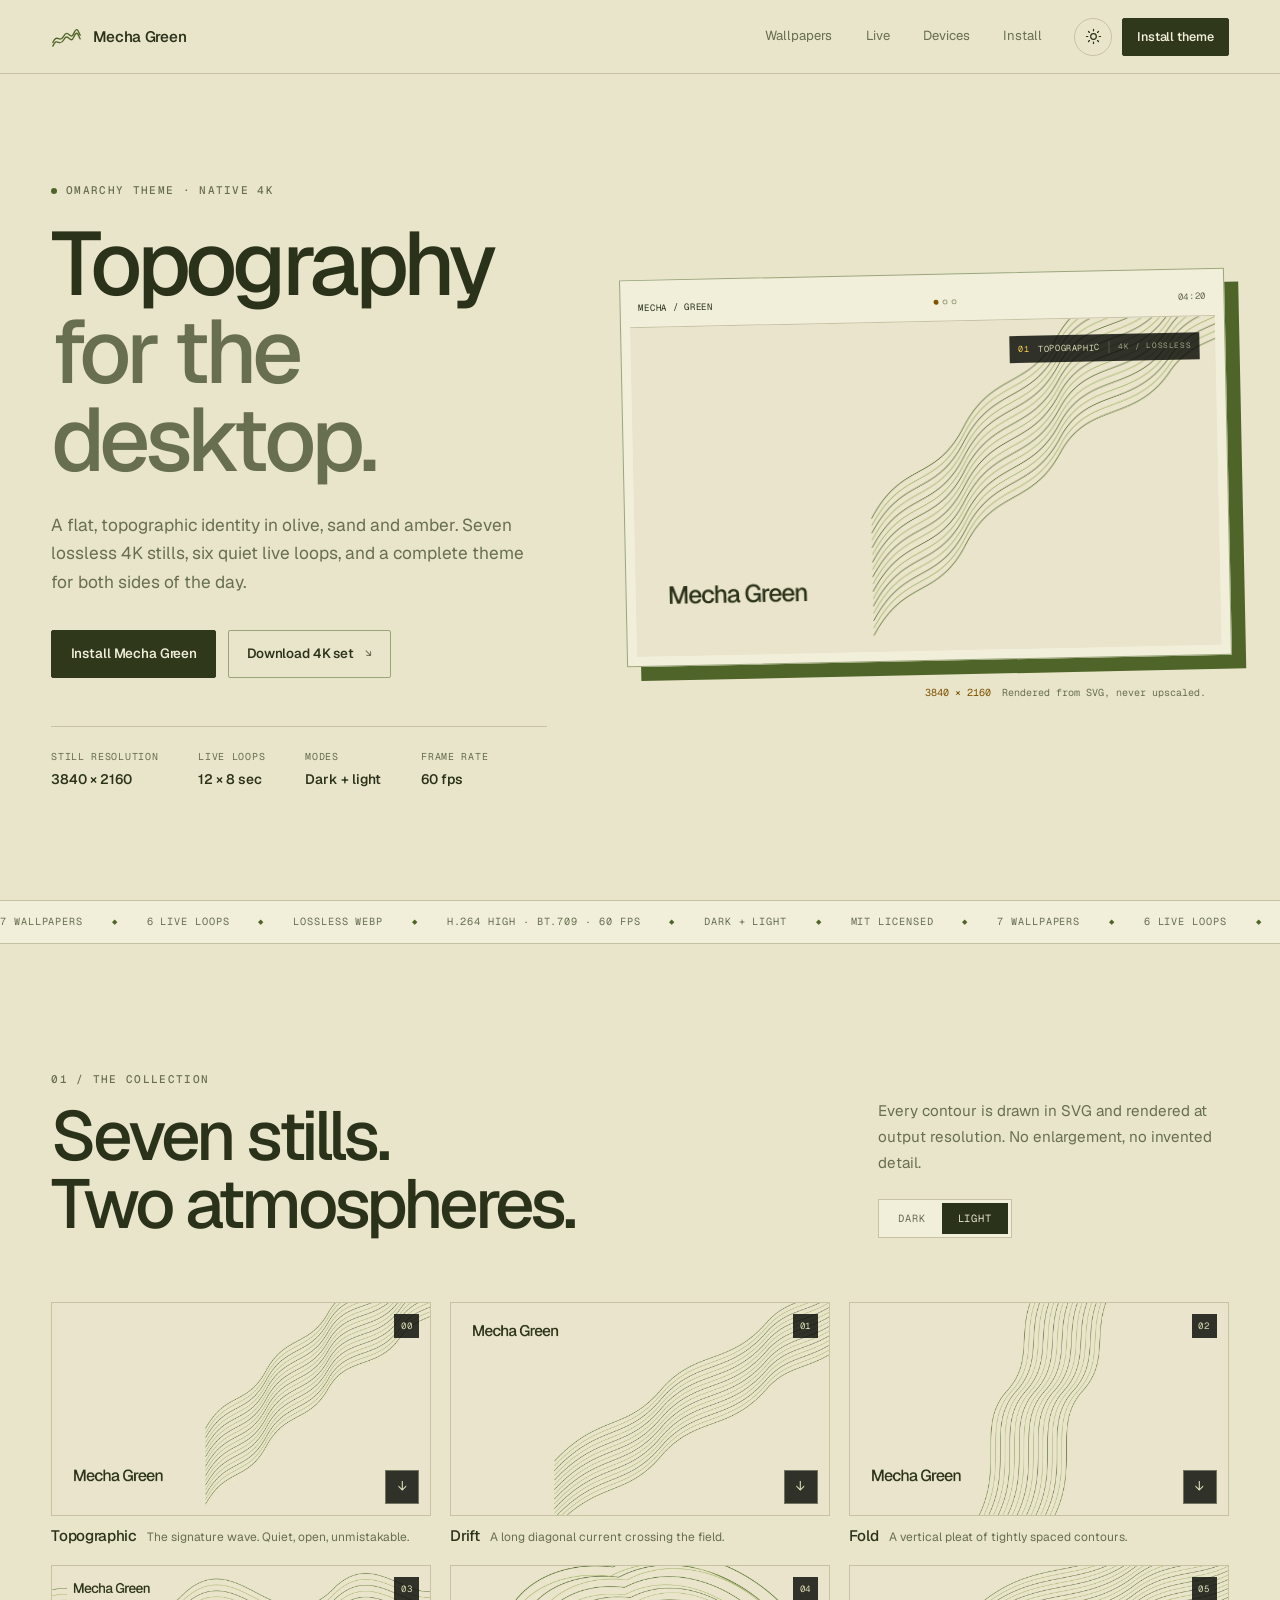
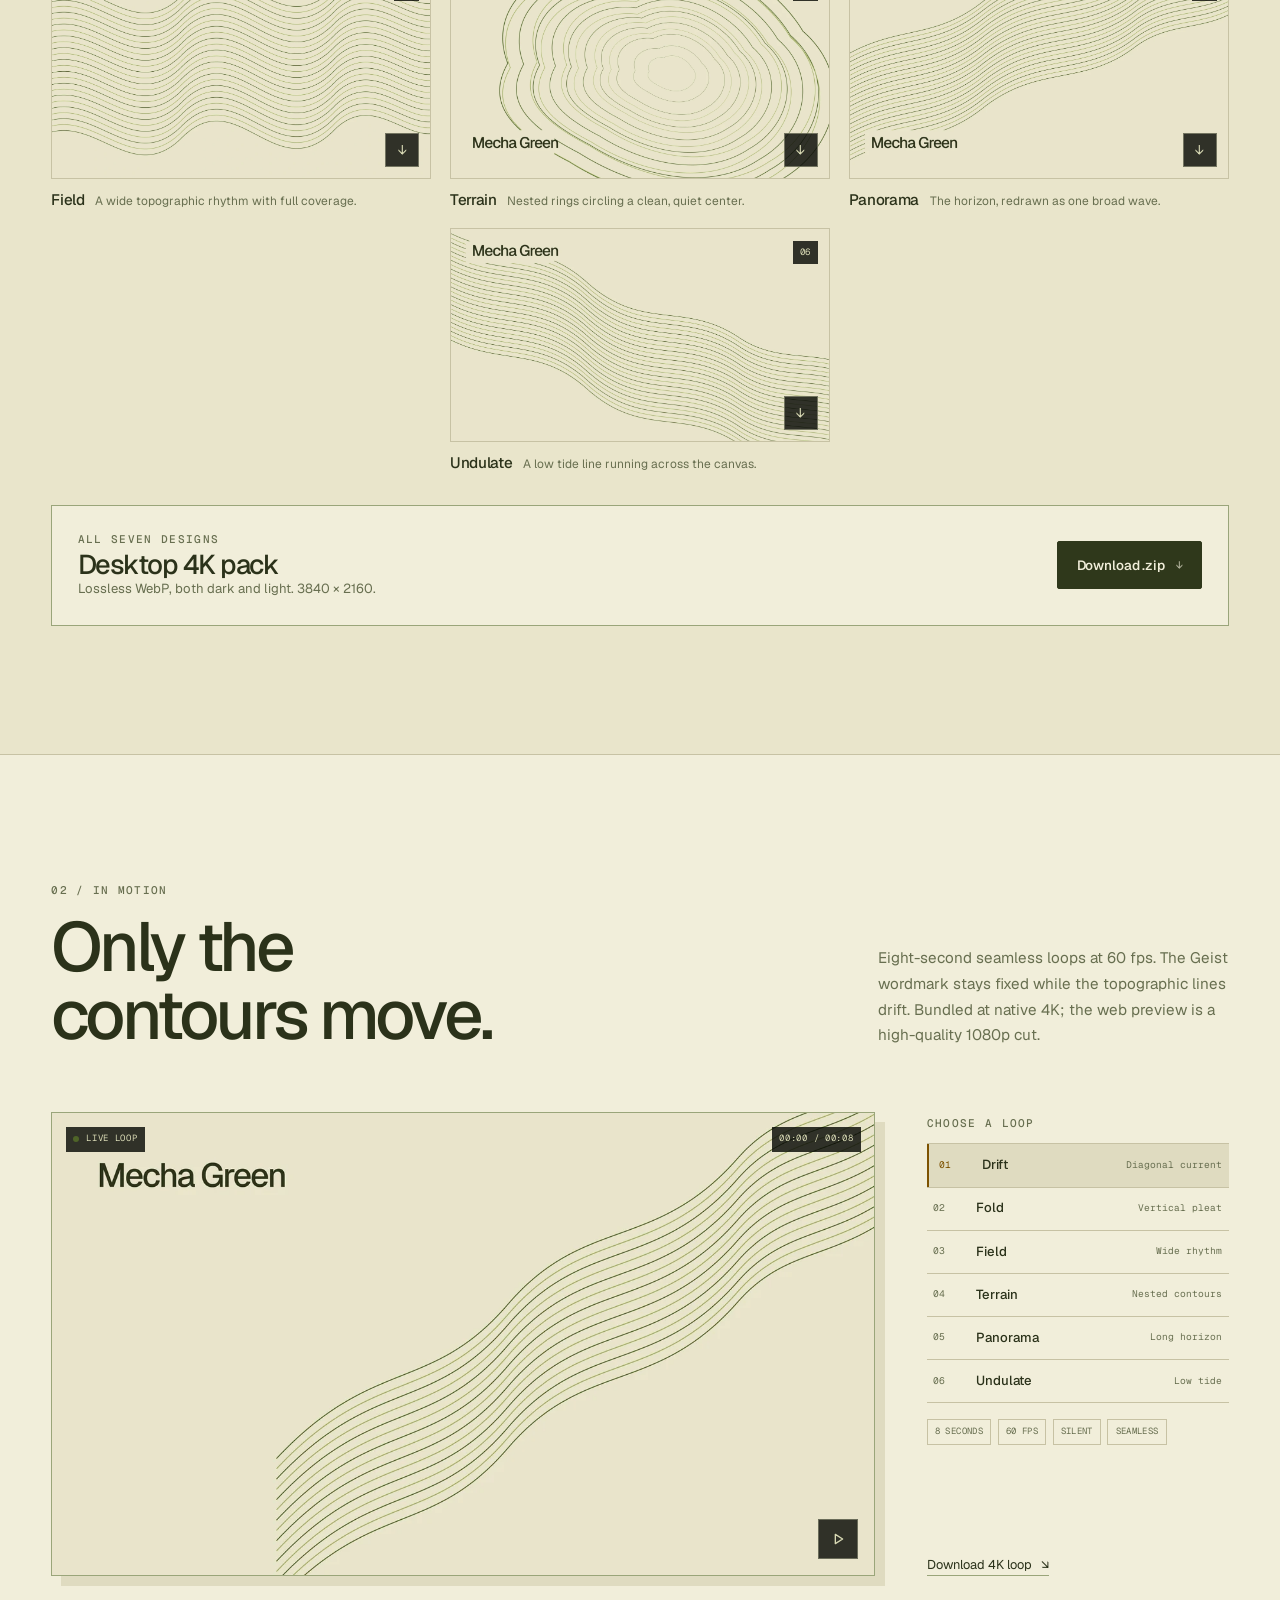
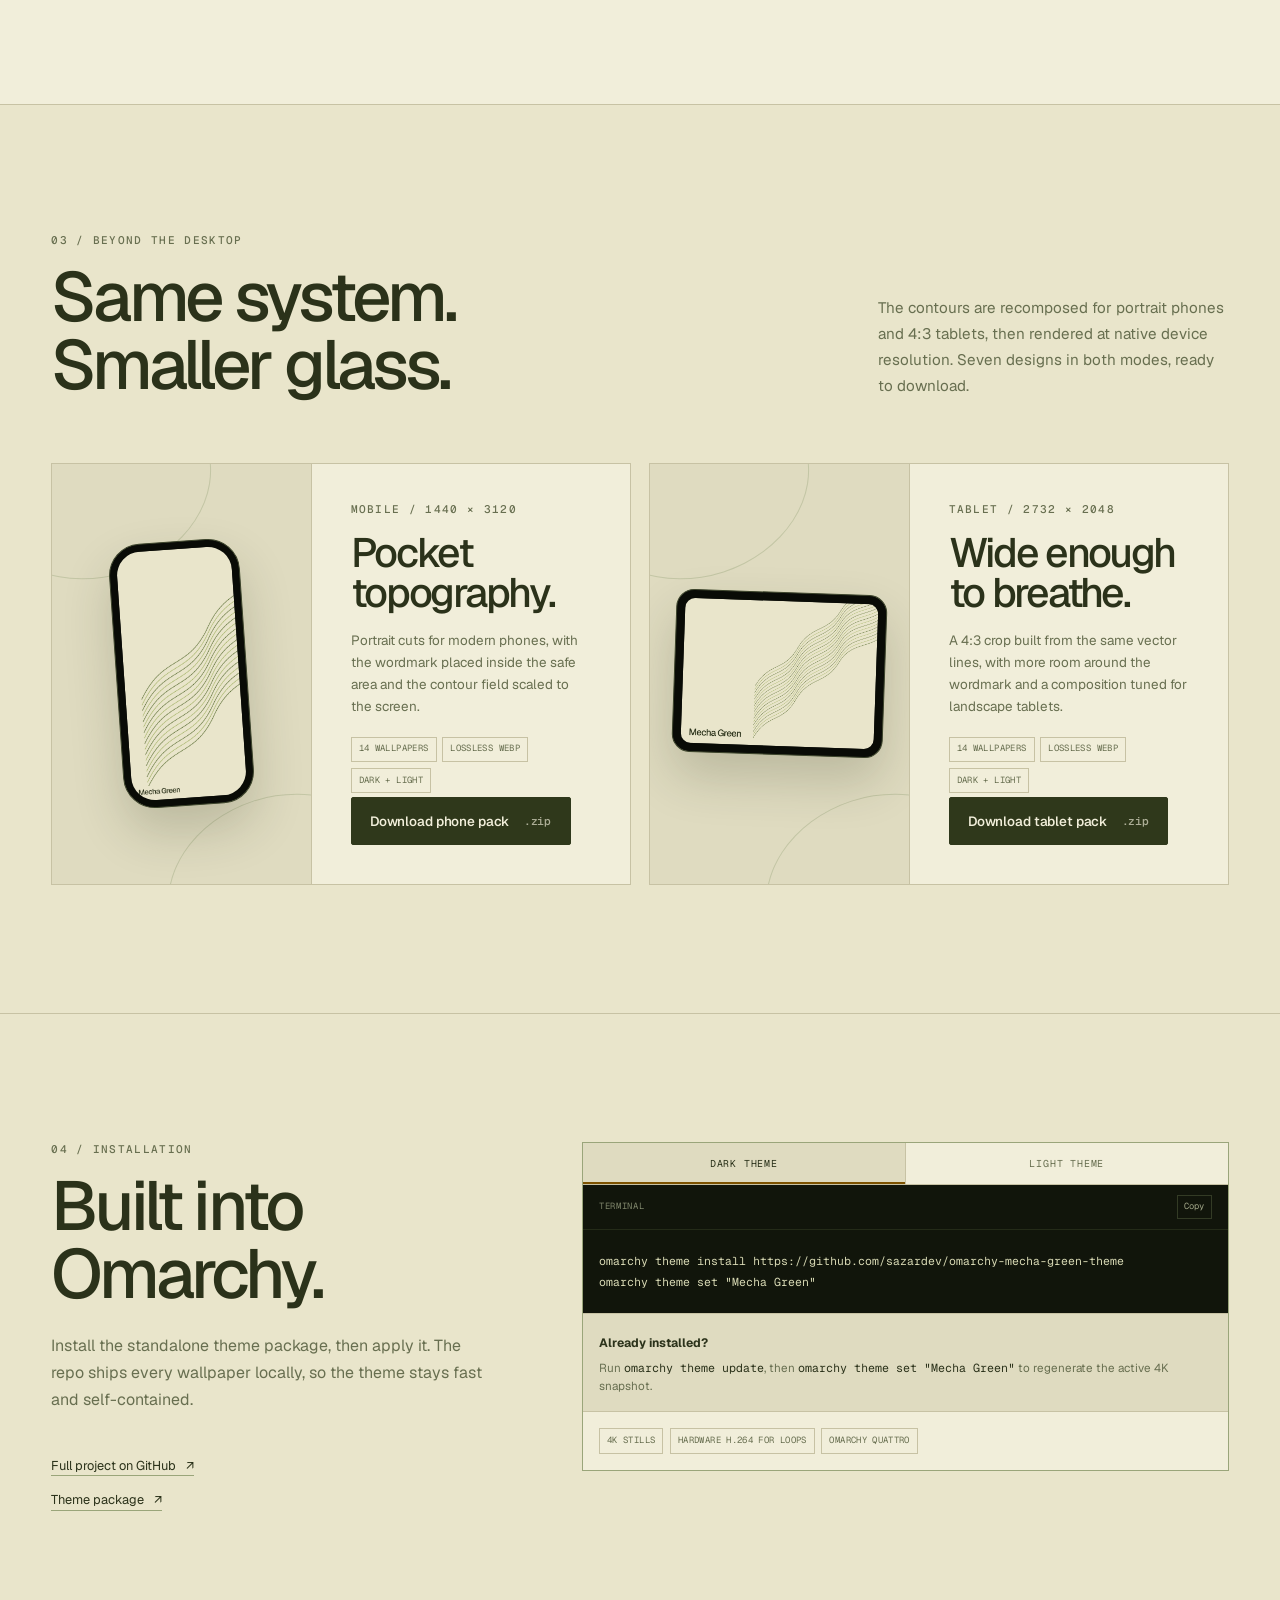
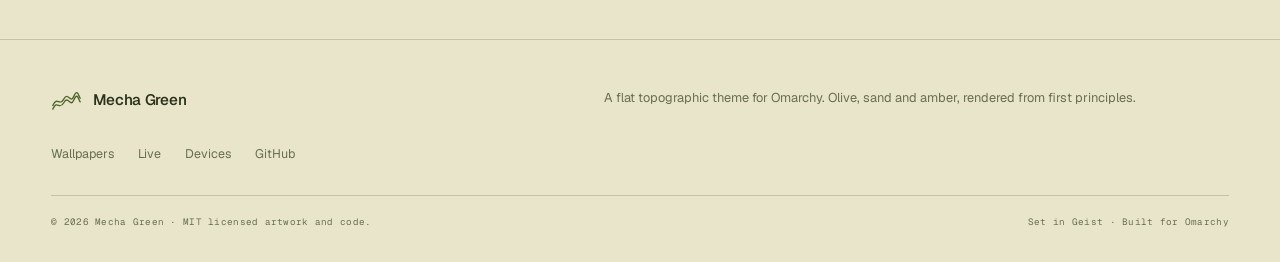
==== commit e1302e35: "Render live wallpapers at 60 fps with NVENC (1.8.1)" ====
--- a/site/index.html
+++ b/site/index.html
@@ -59,6 +59,7 @@
           <div><dt>Still resolution</dt><dd>3840 × 2160</dd></div>
           <div><dt>Live loops</dt><dd>12 × 8 sec</dd></div>
           <div><dt>Modes</dt><dd>Dark + light</dd></div>
+          <div><dt>Frame rate</dt><dd>60 fps</dd></div>
         </dl>
       </div>
 
@@ -81,8 +82,8 @@
 
     <div class="ticker" aria-label="Theme features">
       <div class="ticker-track">
-        <span>7 wallpapers</span><i>◆</i><span>6 live loops</span><i>◆</i><span>Lossless WebP</span><i>◆</i><span>H.264 High · BT.709</span><i>◆</i><span>Dark + light</span><i>◆</i><span>MIT licensed</span><i>◆</i>
-        <span>7 wallpapers</span><i>◆</i><span>6 live loops</span><i>◆</i><span>Lossless WebP</span><i>◆</i><span>H.264 High · BT.709</span><i>◆</i><span>Dark + light</span><i>◆</i><span>MIT licensed</span><i>◆</i>
+        <span>7 wallpapers</span><i>◆</i><span>6 live loops</span><i>◆</i><span>Lossless WebP</span><i>◆</i><span>H.264 High · BT.709 · 60 fps</span><i>◆</i><span>Dark + light</span><i>◆</i><span>MIT licensed</span><i>◆</i>
+        <span>7 wallpapers</span><i>◆</i><span>6 live loops</span><i>◆</i><span>Lossless WebP</span><i>◆</i><span>H.264 High · BT.709 · 60 fps</span><i>◆</i><span>Dark + light</span><i>◆</i><span>MIT licensed</span><i>◆</i>
       </div>
     </div>
 
@@ -185,7 +186,7 @@
           <p class="eyebrow">02 / In motion</p>
           <h2>Only the<br>contours move.</h2>
         </div>
-        <p class="section-aside" data-reveal>Eight-second seamless loops. The Geist wordmark stays fixed while the topographic lines drift. Bundled at native 4K; the web preview is a high-quality 1080p cut.</p>
+        <p class="section-aside" data-reveal>Eight-second seamless loops at 60 fps. The Geist wordmark stays fixed while the topographic lines drift. Bundled at native 4K; the web preview is a high-quality 1080p cut.</p>
       </div>
 
       <div class="live-shell" data-reveal>
@@ -214,7 +215,7 @@
             <button type="button" class="loop-item" data-loop="undulate"><span>06</span><strong>Undulate</strong><small>Low tide</small></button>
           </div>
           <div class="live-spec">
-            <span>8 seconds</span><span>24 fps</span><span>Silent</span><span>Seamless</span>
+            <span>8 seconds</span><span>60 fps</span><span>Silent</span><span>Seamless</span>
           </div>
           <a class="text-link js-loop-download" href="https://raw.githubusercontent.com/sazardev/omarchy-mecha-green/main/themes/mecha-green/backgrounds/100-drift.mp4" download>Download 4K loop <span aria-hidden="true">↘</span></a>
         </aside>
